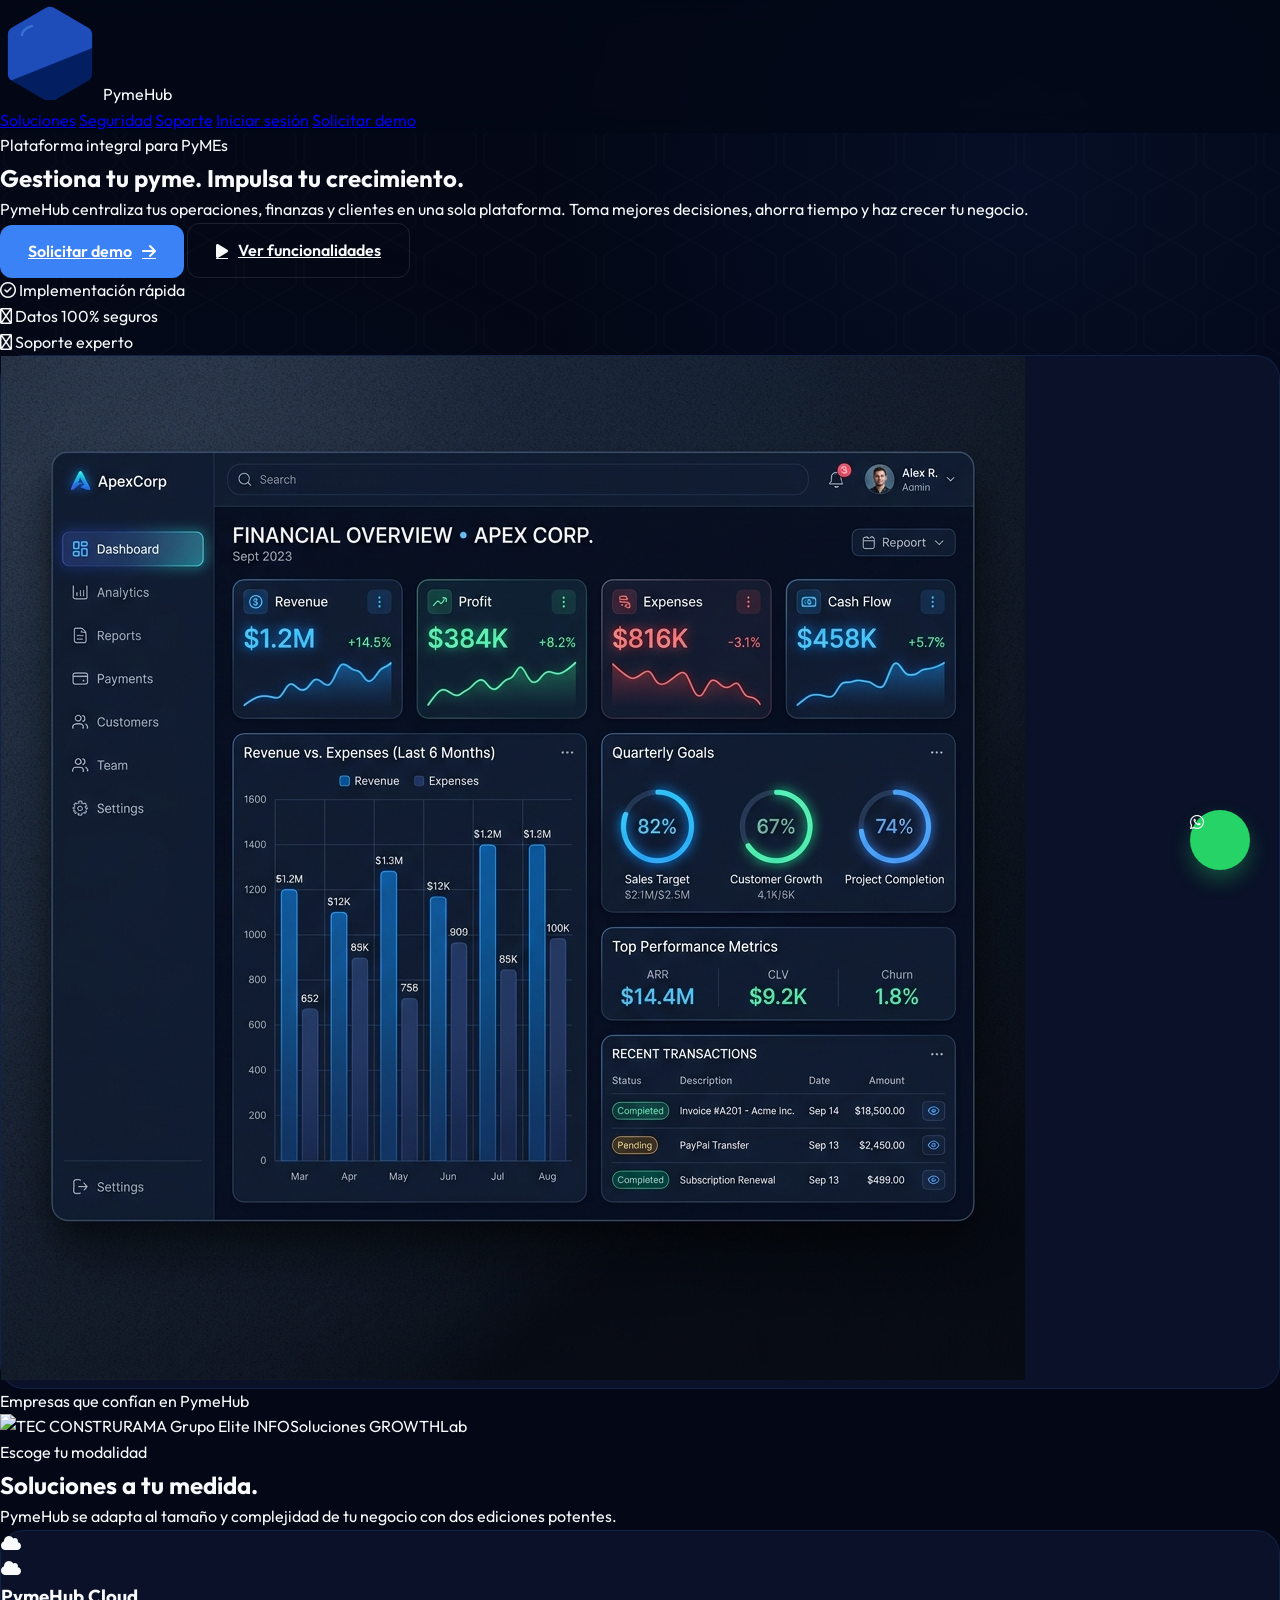
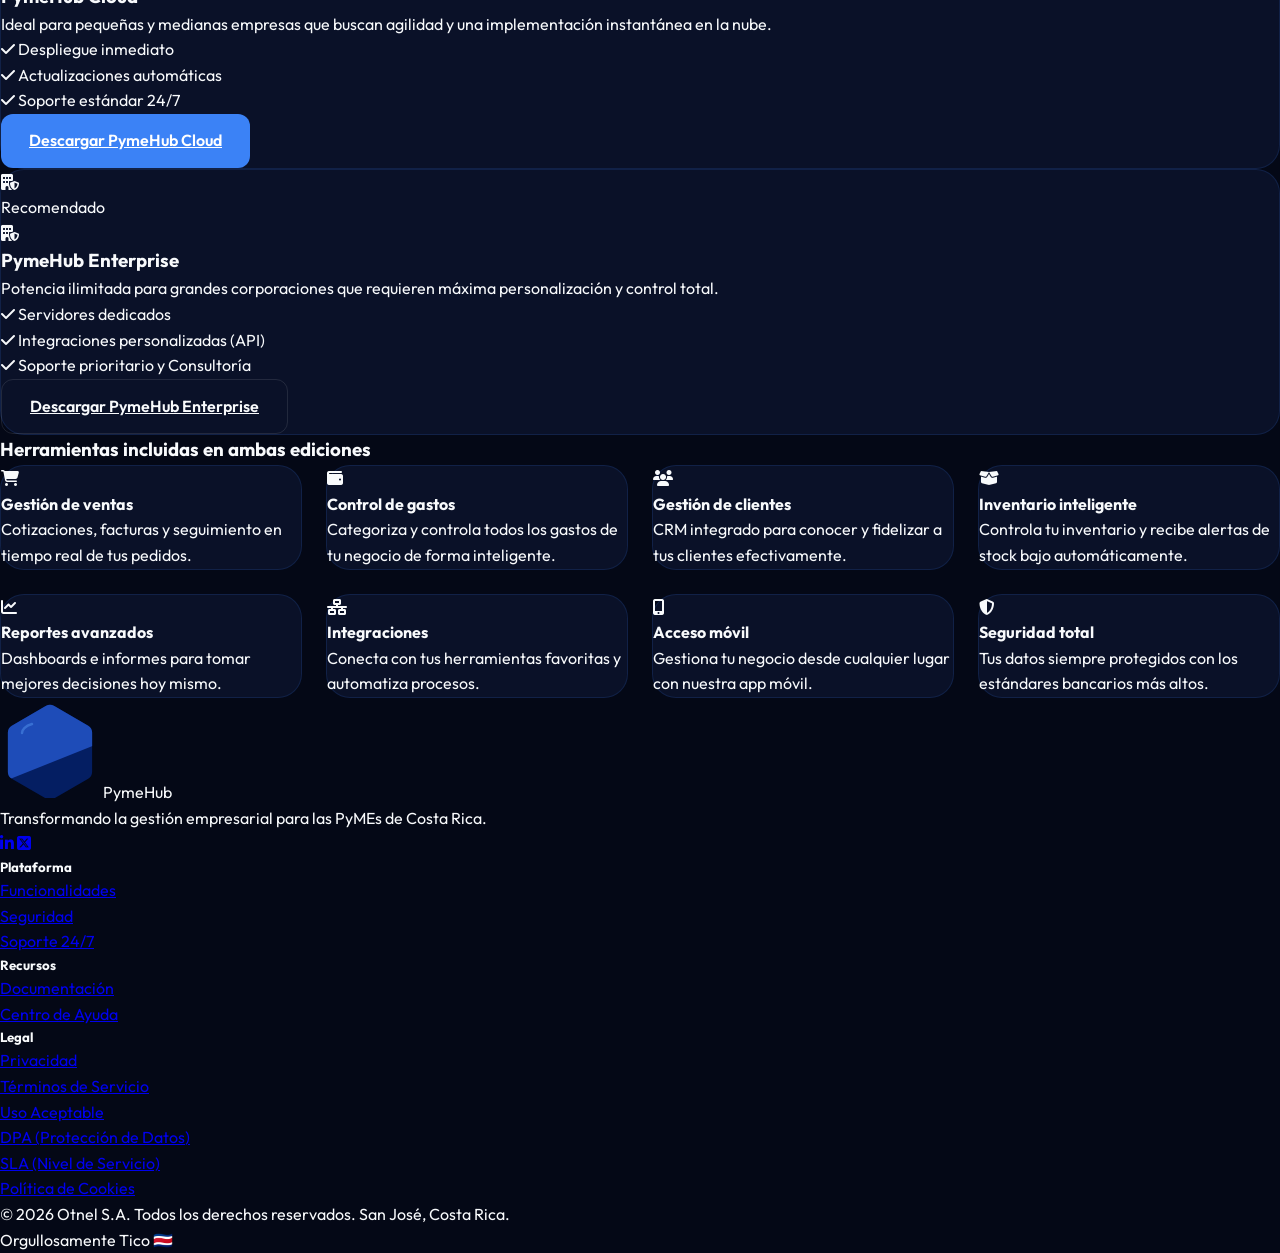
==== index.html @ 353805f9 "Download: Update links to versioned 0.1.0 setup files for Cloud and Enterprise" ====
<!DOCTYPE html>
<html lang="es">

<head>
    <meta charset="UTF-8">
    <meta name="viewport" content="width=device-width, initial-scale=1.0">
    <title>PymeHub | Gestiona tu pyme. Impulsa tu crecimiento.</title>
    <!-- Google Fonts: Outfit -->
    <link rel="preconnect" href="https://fonts.googleapis.com">
    <link rel="preconnect" href="https://fonts.gstatic.com" crossorigin>
    <link href="https://fonts.googleapis.com/css2?family=Outfit:wght@300;400;500;600;700;900&display=swap" rel="stylesheet">
    <!-- FontAwesome 6 -->
    <link rel="stylesheet" href="https://cdnjs.cloudflare.com/ajax/libs/font-awesome/6.5.2/css/all.min.css">
    <!-- AOS Animate -->
    <link href="https://unpkg.com/aos@2.3.1/dist/aos.css" rel="stylesheet">
    <!-- Tailwind CSS -->
    <script src="https://cdn.tailwindcss.com"></script>
    <link rel="stylesheet" href="assets/css/styles.css">
    <link rel="icon" type="image/svg+xml" href="assets/logo.svg">
</head>

<body class="antialiased overflow-x-hidden">
    <!-- UI Background -->
    <div class="bg-glow"></div>
    <div class="bg-pattern"></div>

    <!-- Navigation -->
    <nav class="fixed w-full z-50 glass border-b border-white/5">
        <div class="max-w-7xl mx-auto px-6 h-20 flex items-center justify-between">
            <div class="flex items-center gap-3">
                <img src="assets/logo.svg" alt="PymeHub Logo" class="w-10 h-10 drop-shadow-[0_0_8px_rgba(59,130,246,0.5)]">
                <span class="text-2xl font-bold tracking-tighter text-white">Pyme<span class="text-blue-500">Hub</span></span>
            </div>

            <div class="hidden lg:flex items-center gap-8 font-medium text-slate-300">
                <a href="#soluciones" class="hover:text-blue-400 transition">Soluciones</a>
                <a href="seguridad.html" class="hover:text-blue-400 transition">Seguridad</a>
                <a href="https://wa.me/50612345678" target="_blank" class="hover:text-blue-400 transition">Soporte</a>
                
                <span class="h-6 w-px bg-white/10 mx-2"></span>
                <a href="#" class="hover:text-white transition">Iniciar sesión</a>
                <a href="https://downloads.pymeshub.lat/Pymeshub%20Cloud_0.1.0_x64-setup.exe" class="bg-blue-600 text-white px-6 py-2.5 rounded-xl font-bold hover:bg-blue-500 transition shadow-[0_0_15px_rgba(37,99,235,0.3)]">Solicitar demo</a>
            </div>
        </div>
    </nav>

    <main>
        <!-- Hero Section -->
        <section class="pt-40 lg:pt-56 pb-24 overflow-hidden">
            <div class="max-w-7xl mx-auto px-6 flex flex-col lg:flex-row items-center gap-20">
                <div class="lg:w-1/2 space-y-8" data-aos="fade-right">
                    <div class="inline-flex items-center gap-2 px-4 py-1.5 rounded-full bg-blue-500/10 text-blue-400 text-sm font-semibold border border-blue-500/20 uppercase tracking-widest">
                        Plataforma integral para PyMEs
                    </div>
                    <h1 class="text-6xl md:text-7xl font-black text-white leading-[1.1]">
                        Gestiona tu pyme. <span class="text-blue-500">Impulsa tu crecimiento.</span>
                    </h1>
                    <p class="text-xl text-slate-400 leading-relaxed max-w-xl">
                        PymeHub centraliza tus operaciones, finanzas y clientes en una sola plataforma. Toma mejores decisiones, ahorra tiempo y haz crecer tu negocio.
                    </p>
                    <div class="flex flex-col sm:flex-row gap-5 pt-4">
                        <a href="https://downloads.pymeshub.lat/Pymeshub%20Cloud_0.1.0_x64-setup.exe" class="btn-primary">
                            Solicitar demo <i class="fa-solid fa-arrow-right text-sm"></i>
                        </a>
                        <a href="#" class="btn-outline">
                            <i class="fa-solid fa-play"></i> Ver funcionalidades
                        </a>
                    </div>
                    
                    <!-- Trust Badges -->
                    <div class="grid grid-cols-1 sm:grid-cols-3 gap-6 pt-12 text-sm text-slate-500">
                        <div class="flex items-center gap-2">
                            <i class="fa-regular fa-circle-check text-blue-500"></i> Implementación rápida
                        </div>
                        <div class="flex items-center gap-2">
                            <i class="fa-regular fa-shield-halved text-blue-500"></i> Datos 100% seguros
                        </div>
                        <div class="flex items-center gap-2">
                            <i class="fa-regular fa-headset text-blue-500"></i> Soporte experto
                        </div>
                    </div>
                </div>

                <div class="lg:w-1/2 relative" data-aos="zoom-out">
                    <div class="absolute -z-10 inset-0 bg-blue-600 rounded-full blur-[120px] opacity-20"></div>
                    <div class="card-premium p-4 backdrop-blur-xl bg-white/5">
                        <img src="assets/dashboard.png" alt="PymeHub Dashboard" class="rounded-2xl shadow-2xl relative z-10">
                    </div>
                </div>
            </div>
        </section>

        <!-- Logo Cloud -->
        <section class="py-12 border-y border-white/5 bg-white/2">
            <div class="max-w-7xl mx-auto px-6">
                <p class="text-center text-xs font-bold uppercase tracking-[0.2em] text-slate-600 mb-8">Empresas que confían en PymeHub</p>
                <div class="flex flex-wrap justify-center items-center gap-12 lg:gap-20 opacity-30 grayscale contrast-125">
                    <img src="https://upload.wikimedia.org/wikipedia/commons/e/e4/Logo_Tecnol%C3%B3gico_de_Costa_Rica.png" alt="TEC" class="h-10">
                    <span class="text-2xl font-bold text-white">CONSTRURAMA</span>
                    <span class="text-2xl font-bold text-white uppercase tracking-tighter">Grupo Elite</span>
                    <span class="text-xl font-bold text-white">INFOSoluciones</span>
                    <span class="text-2xl font-black text-white">GROWTHLab</span>
                </div>
            </div>
        </section>

        <section id="soluciones" class="py-32">
            <div class="max-w-7xl mx-auto px-6">
                <div class="mb-20 space-y-4" data-aos="fade-up">
                    <p class="text-blue-500 font-bold uppercase tracking-widest text-sm">Escoge tu modalidad</p>
                    <h2 class="text-5xl md:text-6xl font-black text-white">Soluciones <span class="text-blue-500">a tu medida.</span></h2>
                    <p class="text-slate-400 max-w-2xl text-lg">PymeHub se adapta al tamaño y complejidad de tu negocio con dos ediciones potentes.</p>
                </div>

                <!-- Edition Selection -->
                <div class="grid md:grid-cols-2 gap-8 mb-24">
                    <!-- Cloud -->
                    <div class="card-premium p-10 bg-white/5 border-blue-500/20 relative overflow-hidden group" data-aos="fade-right">
                        <div class="absolute top-0 right-0 p-8 opacity-10 group-hover:opacity-20 transition-opacity">
                            <i class="fa-solid fa-cloud text-9xl"></i>
                        </div>
                        <div class="relative z-10">
                            <div class="w-16 h-16 bg-blue-500/10 text-blue-400 rounded-2xl flex items-center justify-center mb-8 border border-blue-500/20">
                                <i class="fa-solid fa-cloud text-3xl"></i>
                            </div>
                            <h3 class="text-3xl font-black text-white mb-4">PymeHub <span class="text-blue-500">Cloud</span></h3>
                            <p class="text-slate-400 mb-8 text-lg">Ideal para pequeñas y medianas empresas que buscan agilidad y una implementación instantánea en la nube.</p>
                            <ul class="space-y-4 text-sm text-slate-300 mb-10">
                                <li class="flex items-center gap-3"><i class="fa-solid fa-check text-blue-500"></i> Despliegue inmediato</li>
                                <li class="flex items-center gap-3"><i class="fa-solid fa-check text-blue-500"></i> Actualizaciones automáticas</li>
                                <li class="flex items-center gap-3"><i class="fa-solid fa-check text-blue-500"></i> Soporte estándar 24/7</li>
                            </ul>
                            <a href="https://downloads.pymeshub.lat/Pymeshub%20Cloud_0.1.0_x64-setup.exe" class="btn-primary w-full justify-center">Descargar PymeHub Cloud</a>
                        </div>
                    </div>

                    <!-- Enterprise -->
                    <div class="card-premium p-10 bg-blue-600/5 border-blue-500/40 relative overflow-hidden group shadow-[0_20px_50px_rgba(37,99,235,0.1)]" data-aos="fade-left">
                        <div class="absolute top-0 right-0 p-8 opacity-10 group-hover:opacity-20 transition-opacity">
                            <i class="fa-solid fa-building-shield text-9xl"></i>
                        </div>
                        <div class="absolute top-4 right-4 px-3 py-1 rounded-full bg-blue-500 text-white text-[10px] font-black uppercase tracking-widest">Recomendado</div>
                        <div class="relative z-10">
                            <div class="w-16 h-16 bg-blue-500 text-white rounded-2xl flex items-center justify-center mb-8 shadow-lg shadow-blue-500/30">
                                <i class="fa-solid fa-building-shield text-3xl"></i>
                            </div>
                            <h3 class="text-3xl font-black text-white mb-4">PymeHub <span class="text-blue-500">Enterprise</span></h3>
                            <p class="text-slate-400 mb-8 text-lg">Potencia ilimitada para grandes corporaciones que requieren máxima personalización y control total.</p>
                            <ul class="space-y-4 text-sm text-slate-300 mb-10">
                                <li class="flex items-center gap-3"><i class="fa-solid fa-check text-blue-500"></i> Servidores dedicados</li>
                                <li class="flex items-center gap-3"><i class="fa-solid fa-check text-blue-500"></i> Integraciones personalizadas (API)</li>
                                <li class="flex items-center gap-3"><i class="fa-solid fa-check text-blue-500"></i> Soporte prioritario y Consultoría</li>
                            </ul>
                            <a href="https://downloads.pymeshub.lat/Pymeshub%20Enterprise_0.1.0_x64-setup.exe" class="btn-outline w-full justify-center">Descargar PymeHub Enterprise</a>
                        </div>
                    </div>
                </div>

                <div class="mb-12 space-y-4">
                    <h3 class="text-2xl font-bold text-white">Herramientas incluidas en ambas ediciones</h3>
                </div>

                <div class="grid-features">
                    <!-- Feature Card 1 -->
                    <div class="card-premium p-8 group" data-aos="fade-up">
                        <div class="w-14 h-14 bg-blue-600/10 text-blue-500 rounded-xl flex items-center justify-center mb-8 border border-blue-500/20">
                            <i class="fa-solid fa-cart-shopping text-2xl"></i>
                        </div>
                        <h4 class="text-2xl font-bold mb-4">Gestión de ventas</h4>
                        <p class="text-slate-400">Cotizaciones, facturas y seguimiento en tiempo real de tus pedidos.</p>
                    </div>

                    <!-- Feature Card 2 -->
                    <div class="card-premium p-8 group" data-aos="fade-up" data-aos-delay="100">
                        <div class="w-14 h-14 bg-blue-600/10 text-blue-500 rounded-xl flex items-center justify-center mb-8 border border-blue-500/20">
                            <i class="fa-solid fa-wallet text-2xl"></i>
                        </div>
                        <h4 class="text-2xl font-bold mb-4">Control de gastos</h4>
                        <p class="text-slate-400">Categoriza y controla todos los gastos de tu negocio de forma inteligente.</p>
                    </div>

                    <!-- Feature Card 3 -->
                    <div class="card-premium p-8 group" data-aos="fade-up" data-aos-delay="200">
                        <div class="w-14 h-14 bg-blue-600/10 text-blue-500 rounded-xl flex items-center justify-center mb-8 border border-blue-500/20">
                            <i class="fa-solid fa-users text-2xl"></i>
                        </div>
                        <h4 class="text-2xl font-bold mb-4">Gestión de clientes</h4>
                        <p class="text-slate-400">CRM integrado para conocer y fidelizar a tus clientes efectivamente.</p>
                    </div>

                    <!-- Feature Card 4 -->
                    <div class="card-premium p-8 group" data-aos="fade-up" data-aos-delay="300">
                        <div class="w-14 h-14 bg-blue-600/10 text-blue-500 rounded-xl flex items-center justify-center mb-8 border border-blue-500/20">
                            <i class="fa-solid fa-box-open text-2xl"></i>
                        </div>
                        <h4 class="text-2xl font-bold mb-4">Inventario inteligente</h4>
                        <p class="text-slate-400">Controla tu inventario y recibe alertas de stock bajo automáticamente.</p>
                    </div>

                    <!-- Feature Card 5 -->
                    <div class="card-premium p-8 group" data-aos="fade-up">
                        <div class="w-14 h-14 bg-blue-600/10 text-blue-500 rounded-xl flex items-center justify-center mb-8 border border-blue-500/20">
                            <i class="fa-solid fa-chart-line text-2xl"></i>
                        </div>
                        <h4 class="text-2xl font-bold mb-4">Reportes avanzados</h4>
                        <p class="text-slate-400">Dashboards e informes para tomar mejores decisiones hoy mismo.</p>
                    </div>

                    <!-- Feature Card 6 -->
                    <div class="card-premium p-8 group" data-aos="fade-up" data-aos-delay="100">
                        <div class="w-14 h-14 bg-blue-600/10 text-blue-500 rounded-xl flex items-center justify-center mb-8 border border-blue-500/20">
                            <i class="fa-solid fa-network-wired text-2xl"></i>
                        </div>
                        <h4 class="text-2xl font-bold mb-4">Integraciones</h4>
                        <p class="text-slate-400">Conecta con tus herramientas favoritas y automatiza procesos.</p>
                    </div>

                    <!-- Feature Card 7 -->
                    <div class="card-premium p-8 group" data-aos="fade-up" data-aos-delay="200">
                        <div class="w-14 h-14 bg-blue-600/10 text-blue-500 rounded-xl flex items-center justify-center mb-8 border border-blue-500/20">
                            <i class="fa-solid fa-mobile-screen-button text-2xl"></i>
                        </div>
                        <h4 class="text-2xl font-bold mb-4">Acceso móvil</h4>
                        <p class="text-slate-400">Gestiona tu negocio desde cualquier lugar con nuestra app móvil.</p>
                    </div>

                    <!-- Feature Card 8 -->
                    <div class="card-premium p-8 group" data-aos="fade-up" data-aos-delay="300">
                        <div class="w-14 h-14 bg-blue-600/10 text-blue-500 rounded-xl flex items-center justify-center mb-8 border border-blue-500/20">
                            <i class="fa-solid fa-shield-halved text-2xl"></i>
                        </div>
                        <h4 class="text-2xl font-bold mb-4">Seguridad total</h4>
                        <p class="text-slate-400">Tus datos siempre protegidos con los estándares bancarios más altos.</p>
                    </div>
                </div>
            </div>
        </section>
    </main>

    <!-- Footer -->
    <footer class="py-20 border-t border-white/5 bg-white/2">
        <div class="max-w-7xl mx-auto px-6 grid md:grid-cols-4 gap-12">
            <div class="md:col-span-1">
                <div class="flex items-center gap-3 mb-8">
                    <img src="assets/logo.svg" alt="PymeHub Logo" class="w-8 h-8 brightness-0 invert">
                    <span class="text-2xl font-bold text-white tracking-tighter">PymeHub</span>
                </div>
                <p class="text-slate-400 mb-8">Transformando la gestión empresarial para las PyMEs de Costa Rica.</p>
                <div class="flex gap-4">
                    <a href="#" class="w-10 h-10 bg-white/5 rounded-xl flex items-center justify-center hover:bg-blue-600 transition-colors"><i class="fa-brands fa-linkedin-in text-white"></i></a>
                    <a href="#" class="w-10 h-10 bg-white/5 rounded-xl flex items-center justify-center hover:bg-blue-600 transition-colors"><i class="fa-brands fa-square-x-twitter text-white"></i></a>
                </div>
            </div>
            <div>
                <h5 class="text-white font-bold mb-6">Plataforma</h5>
                <ul class="space-y-4 text-slate-400 text-sm">
                    <li><a href="#soluciones" class="hover:text-blue-400 transition">Funcionalidades</a></li>
                    <li><a href="seguridad.html" class="hover:text-blue-400 transition">Seguridad</a></li>
                    <li><a href="https://wa.me/50612345678" target="_blank" class="hover:text-blue-400 transition">Soporte 24/7</a></li>
                </ul>
            </div>
            <div>
                <h5 class="text-white font-bold mb-6">Recursos</h5>
                <ul class="space-y-4 text-slate-400 text-sm">
                    <li><a href="https://docs.pymeshub.lat" class="hover:text-blue-400 transition">Documentación</a></li>
                    <li><a href="https://docs.pymeshub.lat" class="hover:text-blue-400 transition">Centro de Ayuda</a></li>
                </ul>
            </div>
            <div>
                <h5 class="text-white font-bold mb-6">Legal</h5>
                <ul class="space-y-4 text-slate-400 text-sm">
                    <li><a href="privacidad.html" class="hover:text-blue-400 transition">Privacidad</a></li>
                    <li><a href="terminos.html" class="hover:text-blue-400 transition">Términos de Servicio</a></li>
                    <li><a href="uso-aceptable.html" class="hover:text-blue-400 transition">Uso Aceptable</a></li>
                    <li><a href="dpa.html" class="hover:text-blue-400 transition">DPA (Protección de Datos)</a></li>
                    <li><a href="sla.html" class="hover:text-blue-400 transition">SLA (Nivel de Servicio)</a></li>
                    <li><a href="cookies.html" class="hover:text-blue-400 transition">Política de Cookies</a></li>
                </ul>
            </div>
        </div>
        <div class="max-w-7xl mx-auto px-6 mt-16 pt-8 border-t border-white/5 flex flex-col md:flex-row justify-between items-center text-xs text-slate-500">
            <p>© 2026 Otnel S.A. Todos los derechos reservados. San José, Costa Rica.</p>
            <div class="flex items-center gap-6 mt-4 md:mt-0">
                <!-- SSL Seal -->
                <div class="opacity-40 grayscale hover:grayscale-0 transition cursor-help">
                    <script type="text/javascript"> //<![CDATA[
                        var tlJsHost = ((window.location.protocol == "https:") ? "https://secure.trust-provider.com/" : "http://www.trustlogo.com/");
                        document.write(unescape("%3Cscript src='" + tlJsHost + "trustlogo/javascript/trustlogo.js' type='text/javascript'%3E%3C/script%3E"));
                    //]]></script>
                </div>
                <span>Orgullosamente Tico 🇨🇷</span>
            </div>
        </div>
    </footer>

    <!-- Scripts -->
    <a href="https://wa.me/50612345678" target="_blank" class="whatsapp-btn flex items-center justify-center">
        <i class="fa-brands fa-whatsapp text-4xl"></i>
    </a>
    <script src="https://unpkg.com/aos@2.3.1/dist/aos.js"></script>
    <script>
        AOS.init({
            duration: 1000,
            once: true,
            easing: 'ease-out-cubic'
        });
    </script>
</body>

</html>
---- assets/css/styles.css ----
:root {
    --brand-primary: #3b82f6; 
    --brand-secondary: #1d4ed8;
    --brand-dark: #040816;
    --brand-card: #0a1128;
    --brand-border: rgba(59, 130, 246, 0.15);
    --text-main: #f8fafc;
    --text-muted: #94a3b8;
}

* {
    margin: 0;
    padding: 0;
    box-sizing: border-box;
}

body {
    font-family: 'Outfit', sans-serif;
    background-color: var(--brand-dark);
    color: var(--text-main);
    overflow-x: hidden;
    line-height: 1.6;
}

/* Background Effects */
.bg-glow {
    position: fixed;
    top: 0;
    left: 0;
    width: 100%;
    height: 100%;
    z-index: -1;
    background: radial-gradient(circle at 80% 20%, rgba(37, 99, 235, 0.08), transparent 40%),
                radial-gradient(circle at 20% 80%, rgba(30, 64, 175, 0.08), transparent 40%);
}

.bg-pattern {
    position: fixed;
    top: 0;
    left: 0;
    width: 100%;
    height: 100%;
    z-index: -1;
    opacity: 0.03;
    background-image: url("data:image/svg+xml,%3Csvg width='60' height='60' viewBox='0 0 60 60' xmlns='http://www.w3.org/2000/svg'%3E%3Cpath d='M30 0l25.98 15v30L30 60 4.02 45V15z' fill-rule='evenodd' stroke='%23ffffff' stroke-width='1' fill='none'/%3E%3C/svg%3E");
}

/* Glassmorphism */
.glass {
    background: rgba(4, 8, 22, 0.7);
    backdrop-filter: blur(12px);
    -webkit-backdrop-filter: blur(12px);
}

.card-premium {
    background: var(--brand-card);
    border: 1px solid var(--brand-border);
    border-radius: 24px;
    transition: all 0.4s cubic-bezier(0.4, 0, 0.2, 1);
}

.card-premium:hover {
    transform: translateY(-8px);
    border-color: var(--brand-primary);
    box-shadow: 0 20px 40px -15px rgba(37, 99, 235, 0.2);
}

/* Buttons */
.btn-primary {
    background: var(--brand-primary);
    color: white;
    padding: 14px 28px;
    border-radius: 12px;
    font-weight: 600;
    transition: all 0.3s;
    display: inline-flex;
    align-items: center;
    gap: 10px;
    border: none;
    cursor: pointer;
}

.btn-primary:hover {
    background: #2563eb;
    transform: scale(1.02);
    box-shadow: 0 0 20px rgba(59, 130, 246, 0.4);
}

.btn-outline {
    background: transparent;
    color: var(--text-main);
    padding: 14px 28px;
    border-radius: 12px;
    font-weight: 600;
    border: 1px solid rgba(255, 255, 255, 0.1);
    transition: all 0.3s;
    display: inline-flex;
    align-items: center;
    gap: 10px;
}

.btn-outline:hover {
    background: rgba(255, 255, 255, 0.05);
    border-color: white;
}

/* Animations */
[data-aos] {
    pointer-events: none;
}

.text-gradient {
    background: linear-gradient(135deg, #60a5fa 0%, #2563eb 100%);
    -webkit-background-clip: text;
    -webkit-text-fill-color: transparent;
}

/* Responsive Grid */
.grid-features {
    display: grid;
    grid-template-columns: repeat(auto-fit, minmax(280px, 1fr));
    gap: 24px;
}

@media (max-width: 1024px) {
    .hero-content {
        text-align: center;
        flex-direction: column;
    }
}

/* Extra Styles for specific sections */
.dashboard-mask {
    mask-image: linear-gradient(to bottom, black 80%, transparent);
}

.whatsapp-btn {
    position: fixed;
    bottom: 30px;
    right: 30px;
    background: #25D366;
    color: white;
    width: 60px;
    height: 60px;
    border-radius: 50%;
    z-index: 1000;
    box-shadow: 0 10px 20px rgba(37, 211, 102, 0.3);
    transition: transform 0.3s;
}

.whatsapp-btn:hover {
    transform: scale(1.1) rotate(10deg);
}
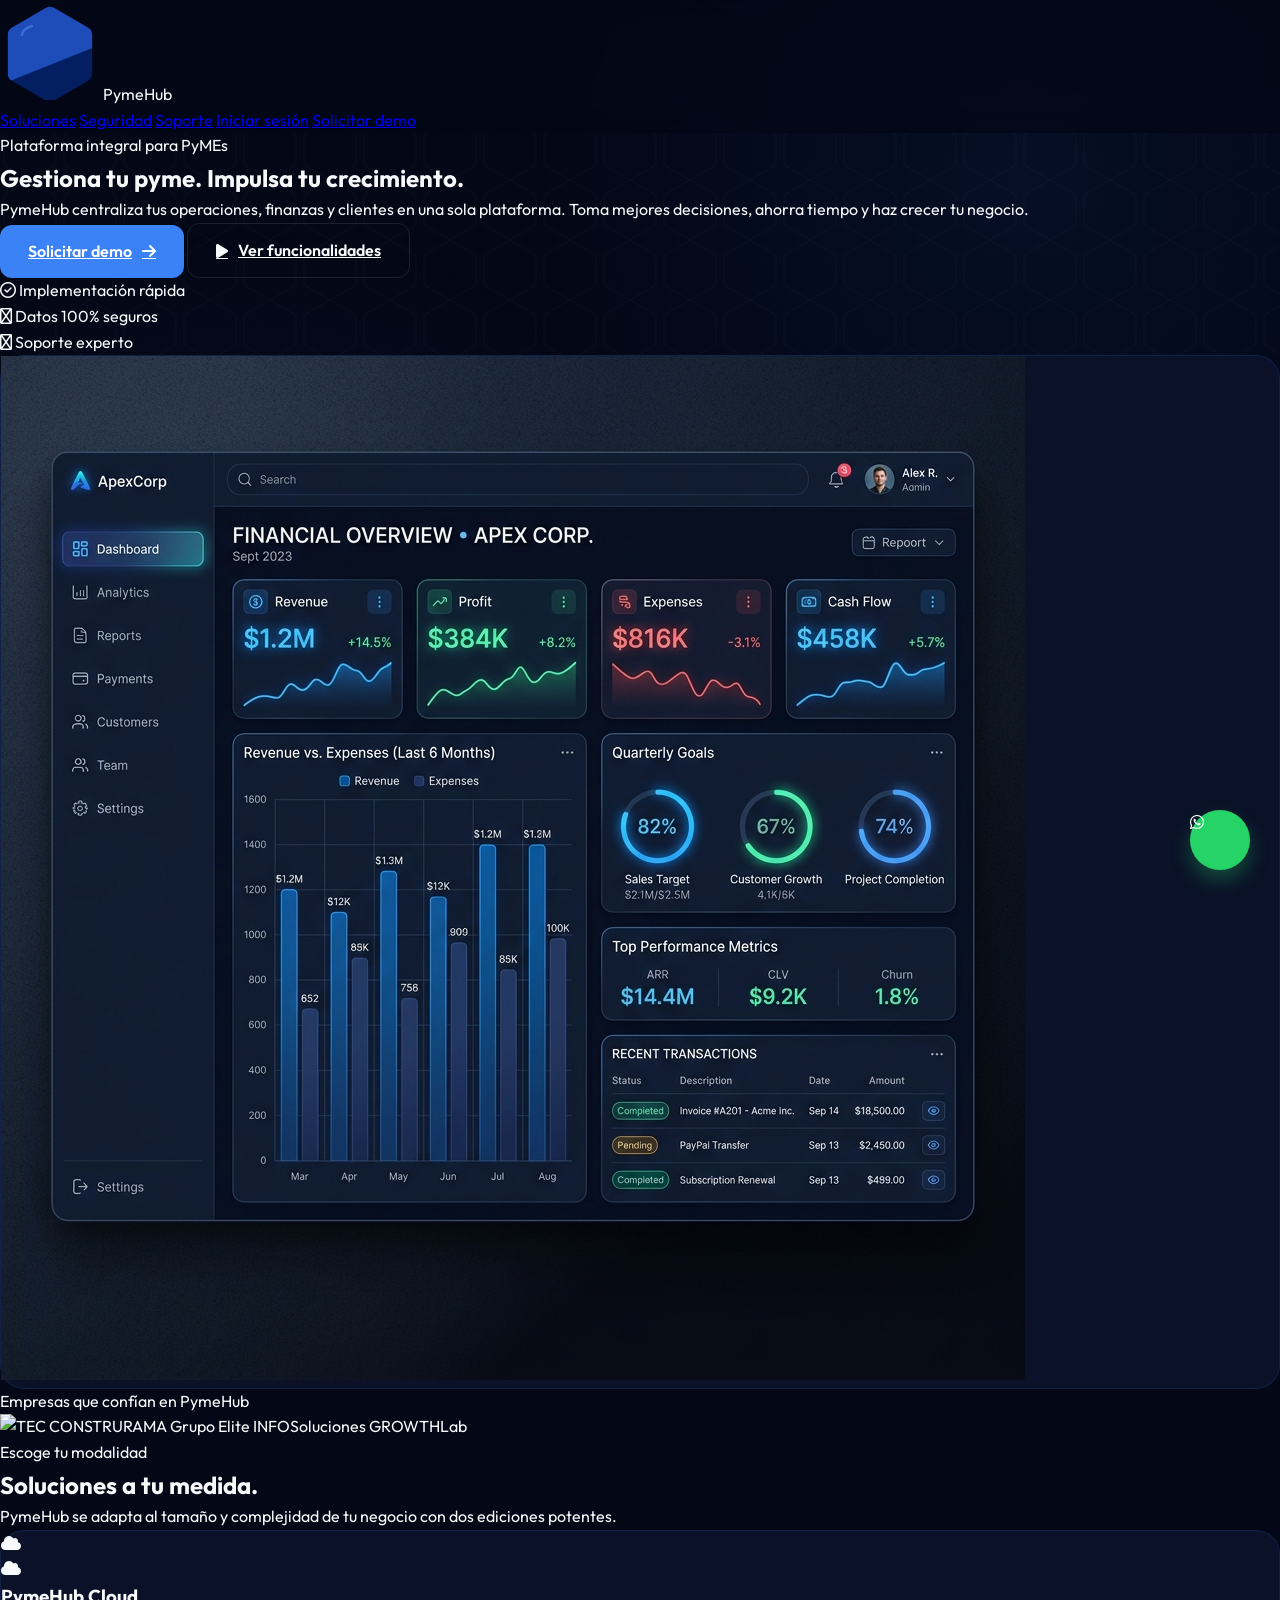
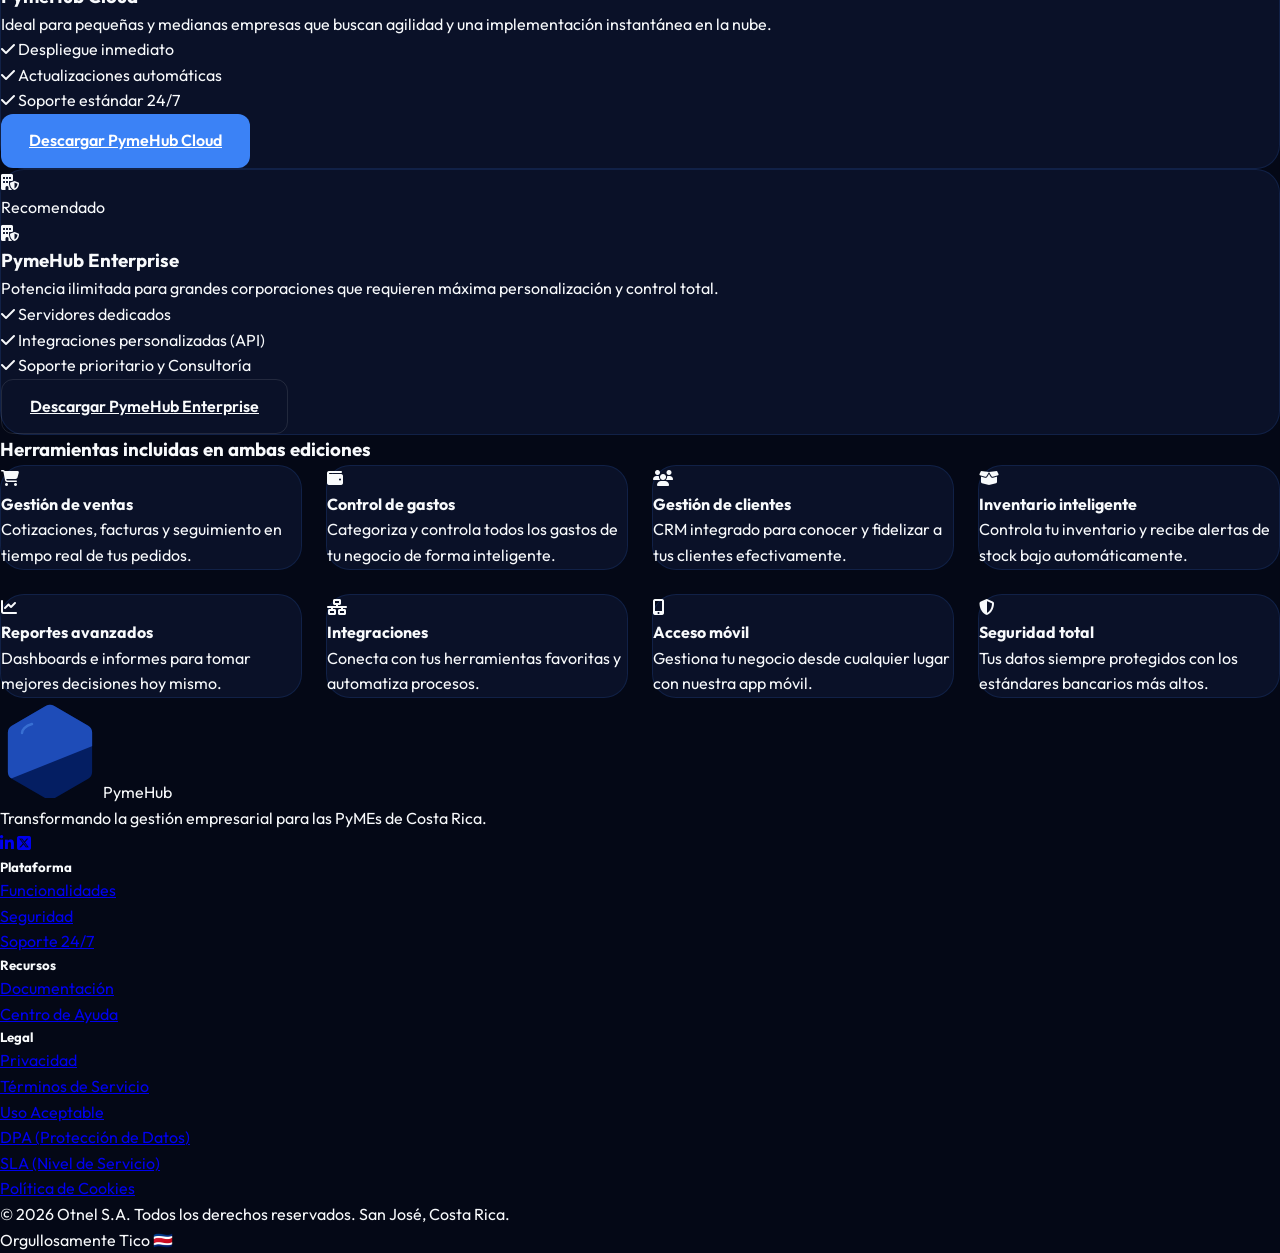
==== commit 6bb8ade5: "Fix: Force buttons to top z-index and remove problematic AOS animations from edition cards" ====
--- a/index.html
+++ b/index.html
@@ -115,7 +115,7 @@
                 <!-- Edition Selection -->
                 <div class="grid md:grid-cols-2 gap-8 mb-24">
                     <!-- Cloud -->
-                    <div class="card-premium p-10 bg-white/5 border-blue-500/20 relative overflow-hidden group" data-aos="fade-right">
+                    <div class="card-premium p-10 bg-white/5 border-blue-500/20 relative overflow-hidden group">
                         <div class="absolute top-0 right-0 p-8 opacity-10 group-hover:opacity-20 transition-opacity">
                             <i class="fa-solid fa-cloud text-9xl"></i>
                         </div>
@@ -130,12 +130,12 @@
                                 <li class="flex items-center gap-3"><i class="fa-solid fa-check text-blue-500"></i> Actualizaciones automáticas</li>
                                 <li class="flex items-center gap-3"><i class="fa-solid fa-check text-blue-500"></i> Soporte estándar 24/7</li>
                             </ul>
-                            <a href="https://downloads.pymeshub.lat/Pymeshub%20Cloud_0.1.0_x64-setup.exe" class="btn-primary w-full justify-center">Descargar PymeHub Cloud</a>
+                            <a href="https://downloads.pymeshub.lat/Pymeshub%20Cloud_0.1.0_x64-setup.exe" class="btn-primary w-full justify-center relative z-50">Descargar PymeHub Cloud</a>
                         </div>
                     </div>
 
                     <!-- Enterprise -->
-                    <div class="card-premium p-10 bg-blue-600/5 border-blue-500/40 relative overflow-hidden group shadow-[0_20px_50px_rgba(37,99,235,0.1)]" data-aos="fade-left">
+                    <div class="card-premium p-10 bg-blue-600/5 border-blue-500/40 relative overflow-hidden group shadow-[0_20px_50px_rgba(37,99,235,0.1)]">
                         <div class="absolute top-0 right-0 p-8 opacity-10 group-hover:opacity-20 transition-opacity">
                             <i class="fa-solid fa-building-shield text-9xl"></i>
                         </div>
@@ -151,7 +151,7 @@
                                 <li class="flex items-center gap-3"><i class="fa-solid fa-check text-blue-500"></i> Integraciones personalizadas (API)</li>
                                 <li class="flex items-center gap-3"><i class="fa-solid fa-check text-blue-500"></i> Soporte prioritario y Consultoría</li>
                             </ul>
-                            <a href="https://downloads.pymeshub.lat/Pymeshub%20Enterprise_0.1.0_x64-setup.exe" class="btn-outline w-full justify-center">Descargar PymeHub Enterprise</a>
+                            <a href="https://downloads.pymeshub.lat/Pymeshub%20Enterprise_0.1.0_x64-setup.exe" class="btn-outline w-full justify-center relative z-50">Descargar PymeHub Enterprise</a>
                         </div>
                     </div>
                 </div>
--- a/assets/css/styles.css
+++ b/assets/css/styles.css
@@ -105,10 +105,6 @@
 }
 
 /* Animations */
-[data-aos] {
-    pointer-events: none;
-}
-
 .text-gradient {
     background: linear-gradient(135deg, #60a5fa 0%, #2563eb 100%);
     -webkit-background-clip: text;
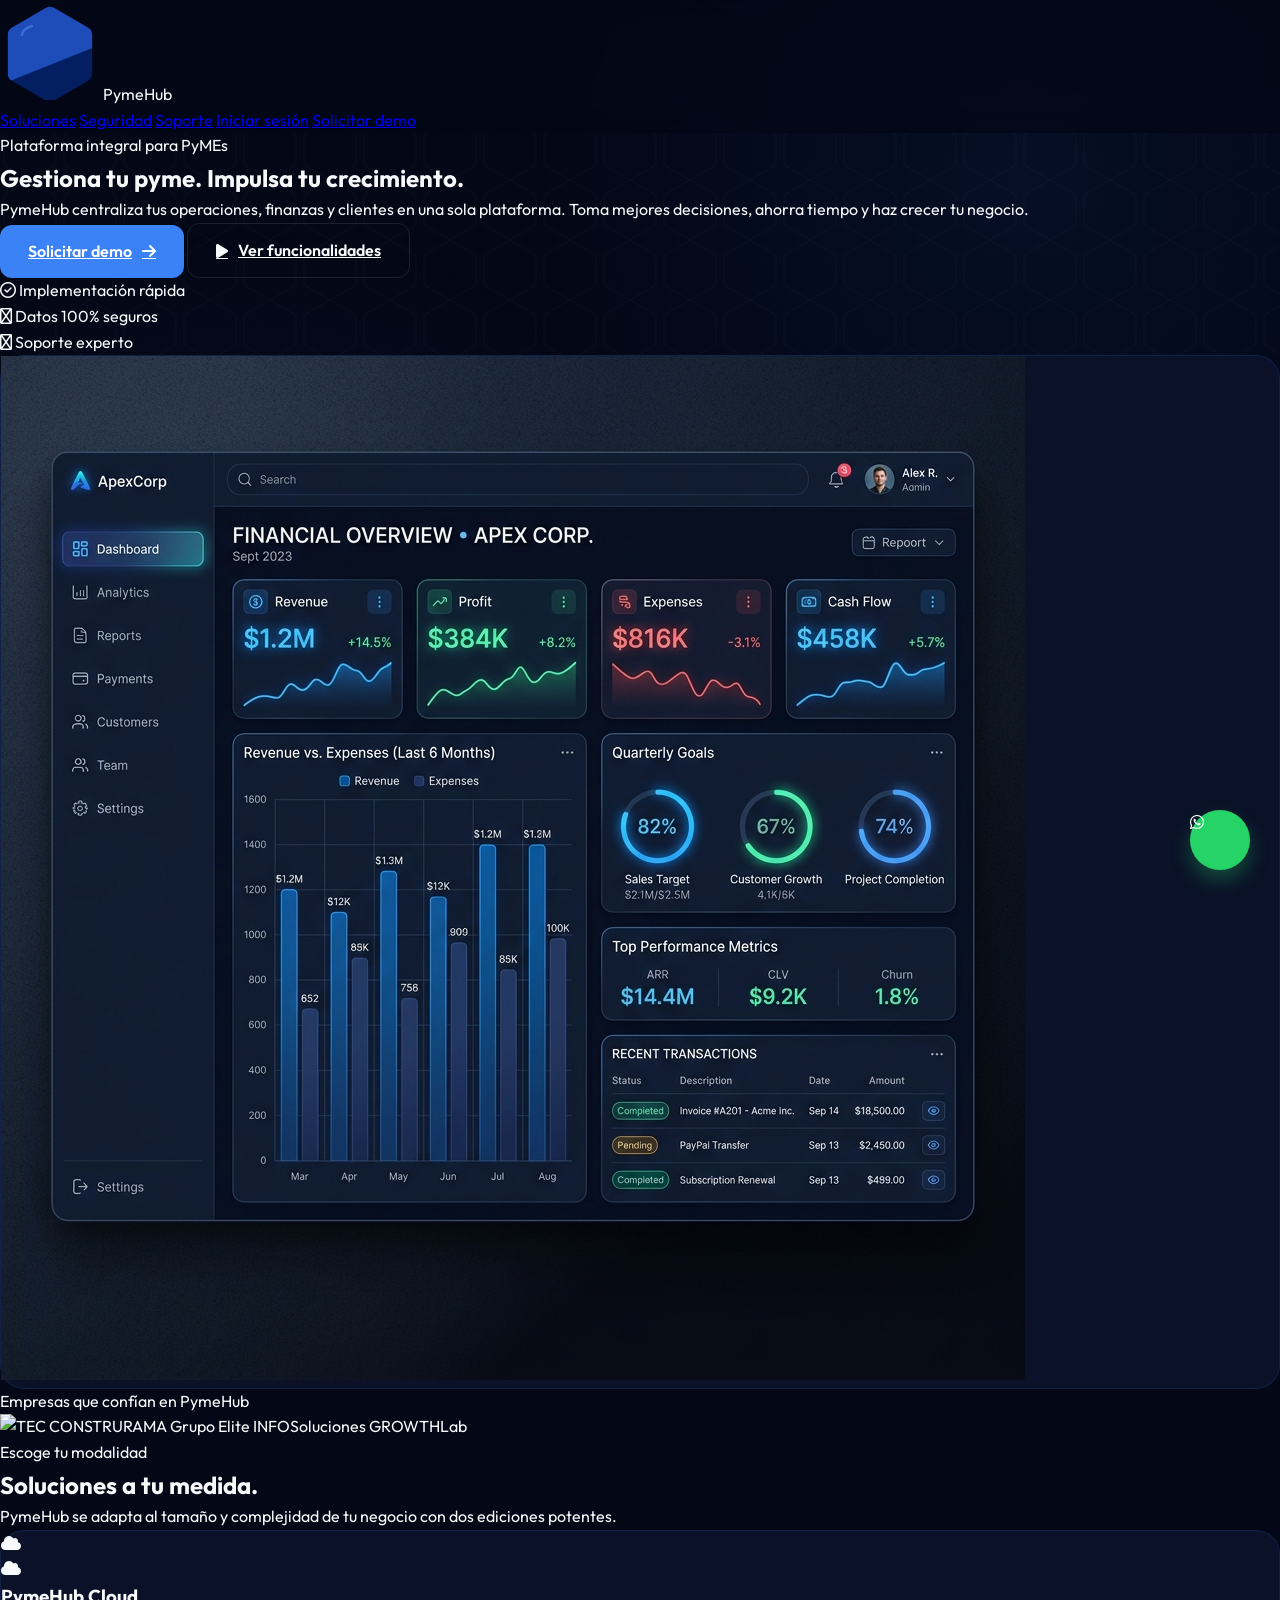
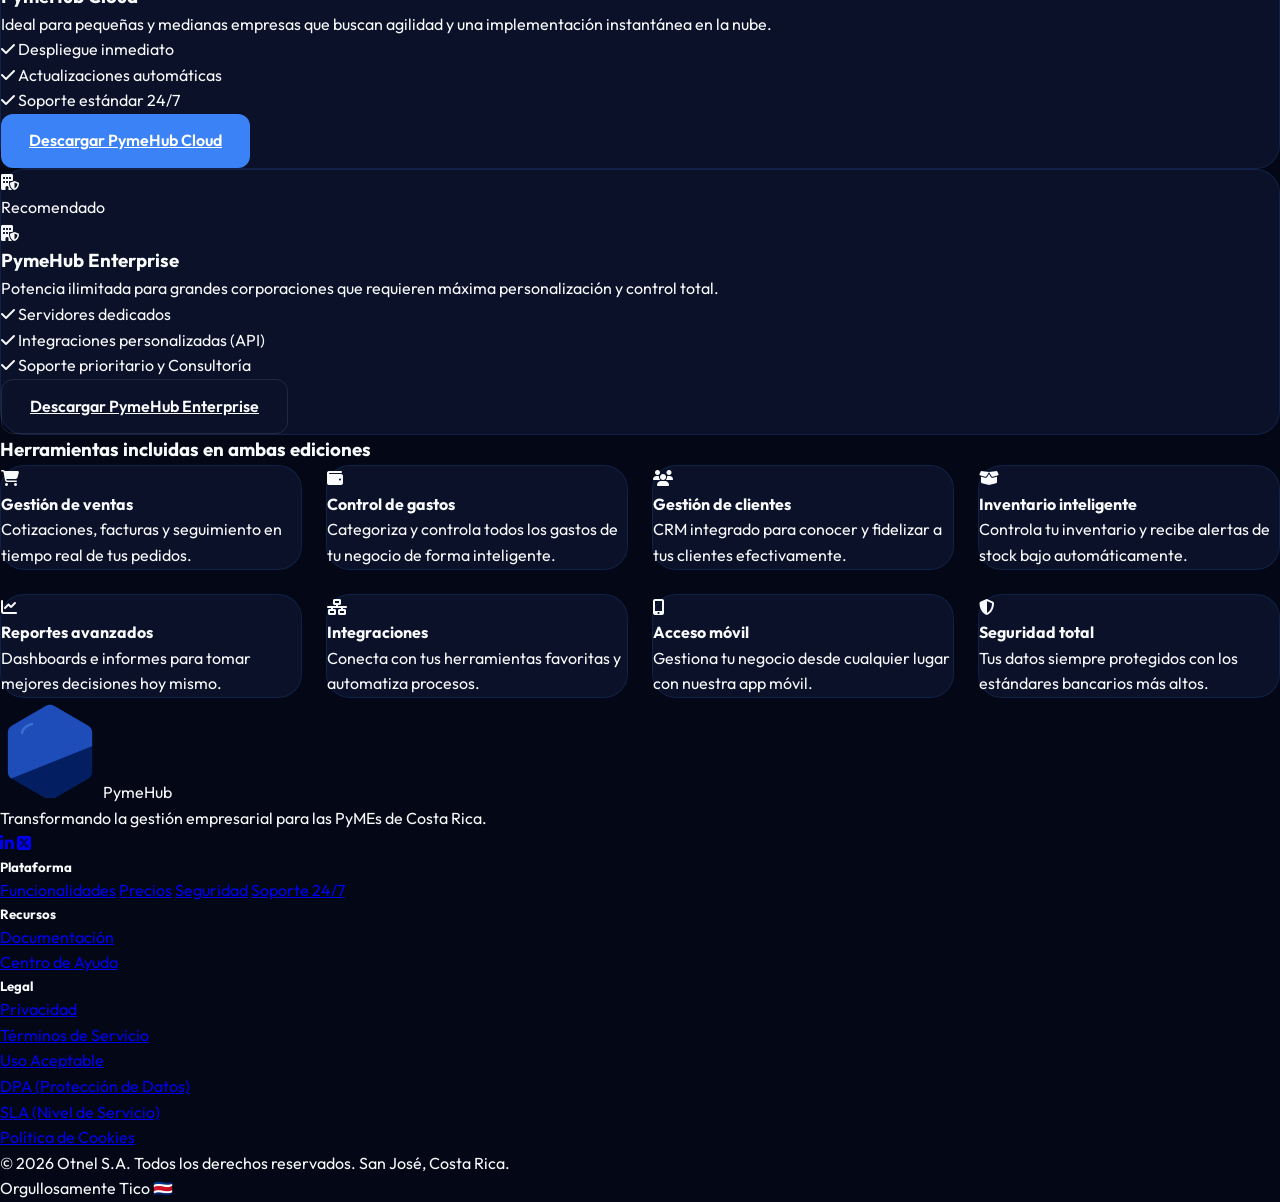
==== commit 281aed17: "UX: Force absolute URLs on all anchor links to eliminate subdomain-routing and phantom-hash errors" ====
--- a/index.html
+++ b/index.html
@@ -17,6 +17,12 @@
     <script src="https://cdn.tailwindcss.com"></script>
     <link rel="stylesheet" href="assets/css/styles.css">
     <link rel="icon" type="image/svg+xml" href="assets/logo.svg">
+    <!-- Subdomain Router -->
+    <script>
+        if (window.location.hostname === 'docs.pymeshub.lat' && window.location.pathname === '/') {
+            window.location.href = '/docs/';
+        }
+    </script>
 </head>
 
 <body class="antialiased overflow-x-hidden">
@@ -33,13 +39,13 @@
             </div>
 
             <div class="hidden lg:flex items-center gap-8 font-medium text-slate-300">
-                <a href="#soluciones" class="hover:text-blue-400 transition">Soluciones</a>
-                <a href="seguridad.html" class="hover:text-blue-400 transition">Seguridad</a>
+                <a href="https://pymeshub.lat/#soluciones" class="hover:text-blue-400 transition">Soluciones</a>
+                <a href="https://pymeshub.lat/seguridad.html" class="hover:text-blue-400 transition">Seguridad</a>
                 <a href="https://wa.me/50612345678" target="_blank" class="hover:text-blue-400 transition">Soporte</a>
                 
                 <span class="h-6 w-px bg-white/10 mx-2"></span>
-                <a href="#" class="hover:text-white transition">Iniciar sesión</a>
-                <a href="https://downloads.pymeshub.lat/Pymeshub%20Cloud_0.1.0_x64-setup.exe" class="bg-blue-600 text-white px-6 py-2.5 rounded-xl font-bold hover:bg-blue-500 transition shadow-[0_0_15px_rgba(37,99,235,0.3)]">Solicitar demo</a>
+                <a href="https://app.pymeshub.lat" class="hover:text-white transition">Iniciar sesión</a>
+                <a href="https://downloads.pymeshub.lat/Pymeshub%20Cloud_0.1.0_x64-setup.exe" class="bg-blue-600 text-white px-6 py-2.5 rounded-xl font-bold hover:bg-blue-500 transition">Solicitar demo</a>
             </div>
         </div>
     </nav>
@@ -247,17 +253,18 @@
                 </div>
                 <p class="text-slate-400 mb-8">Transformando la gestión empresarial para las PyMEs de Costa Rica.</p>
                 <div class="flex gap-4">
-                    <a href="#" class="w-10 h-10 bg-white/5 rounded-xl flex items-center justify-center hover:bg-blue-600 transition-colors"><i class="fa-brands fa-linkedin-in text-white"></i></a>
-                    <a href="#" class="w-10 h-10 bg-white/5 rounded-xl flex items-center justify-center hover:bg-blue-600 transition-colors"><i class="fa-brands fa-square-x-twitter text-white"></i></a>
+                    <a href="https://linkedin.com/company/pymeshub" target="_blank" class="w-10 h-10 bg-white/5 rounded-xl flex items-center justify-center hover:bg-blue-600 transition-colors"><i class="fa-brands fa-linkedin-in text-white"></i></a>
+                    <a href="https://x.com/pymeshub" target="_blank" class="w-10 h-10 bg-white/5 rounded-xl flex items-center justify-center hover:bg-blue-600 transition-colors"><i class="fa-brands fa-square-x-twitter text-white"></i></a>
                 </div>
             </div>
             <div>
                 <h5 class="text-white font-bold mb-6">Plataforma</h5>
-                <ul class="space-y-4 text-slate-400 text-sm">
-                    <li><a href="#soluciones" class="hover:text-blue-400 transition">Funcionalidades</a></li>
-                    <li><a href="seguridad.html" class="hover:text-blue-400 transition">Seguridad</a></li>
-                    <li><a href="https://wa.me/50612345678" target="_blank" class="hover:text-blue-400 transition">Soporte 24/7</a></li>
-                </ul>
+                <div class="flex flex-col gap-2">
+                    <a href="https://pymeshub.lat/#soluciones" class="text-slate-400 hover:text-white transition">Funcionalidades</a>
+                    <a href="https://pymeshub.lat/#pricing" class="text-slate-400 hover:text-white transition">Precios</a>
+                    <a href="https://pymeshub.lat/seguridad.html" class="text-slate-400 hover:text-white transition">Seguridad</a>
+                    <a href="https://wa.me/50612345678" target="_blank" class="text-slate-400 hover:text-white transition">Soporte 24/7</a>
+                </div>
             </div>
             <div>
                 <h5 class="text-white font-bold mb-6">Recursos</h5>
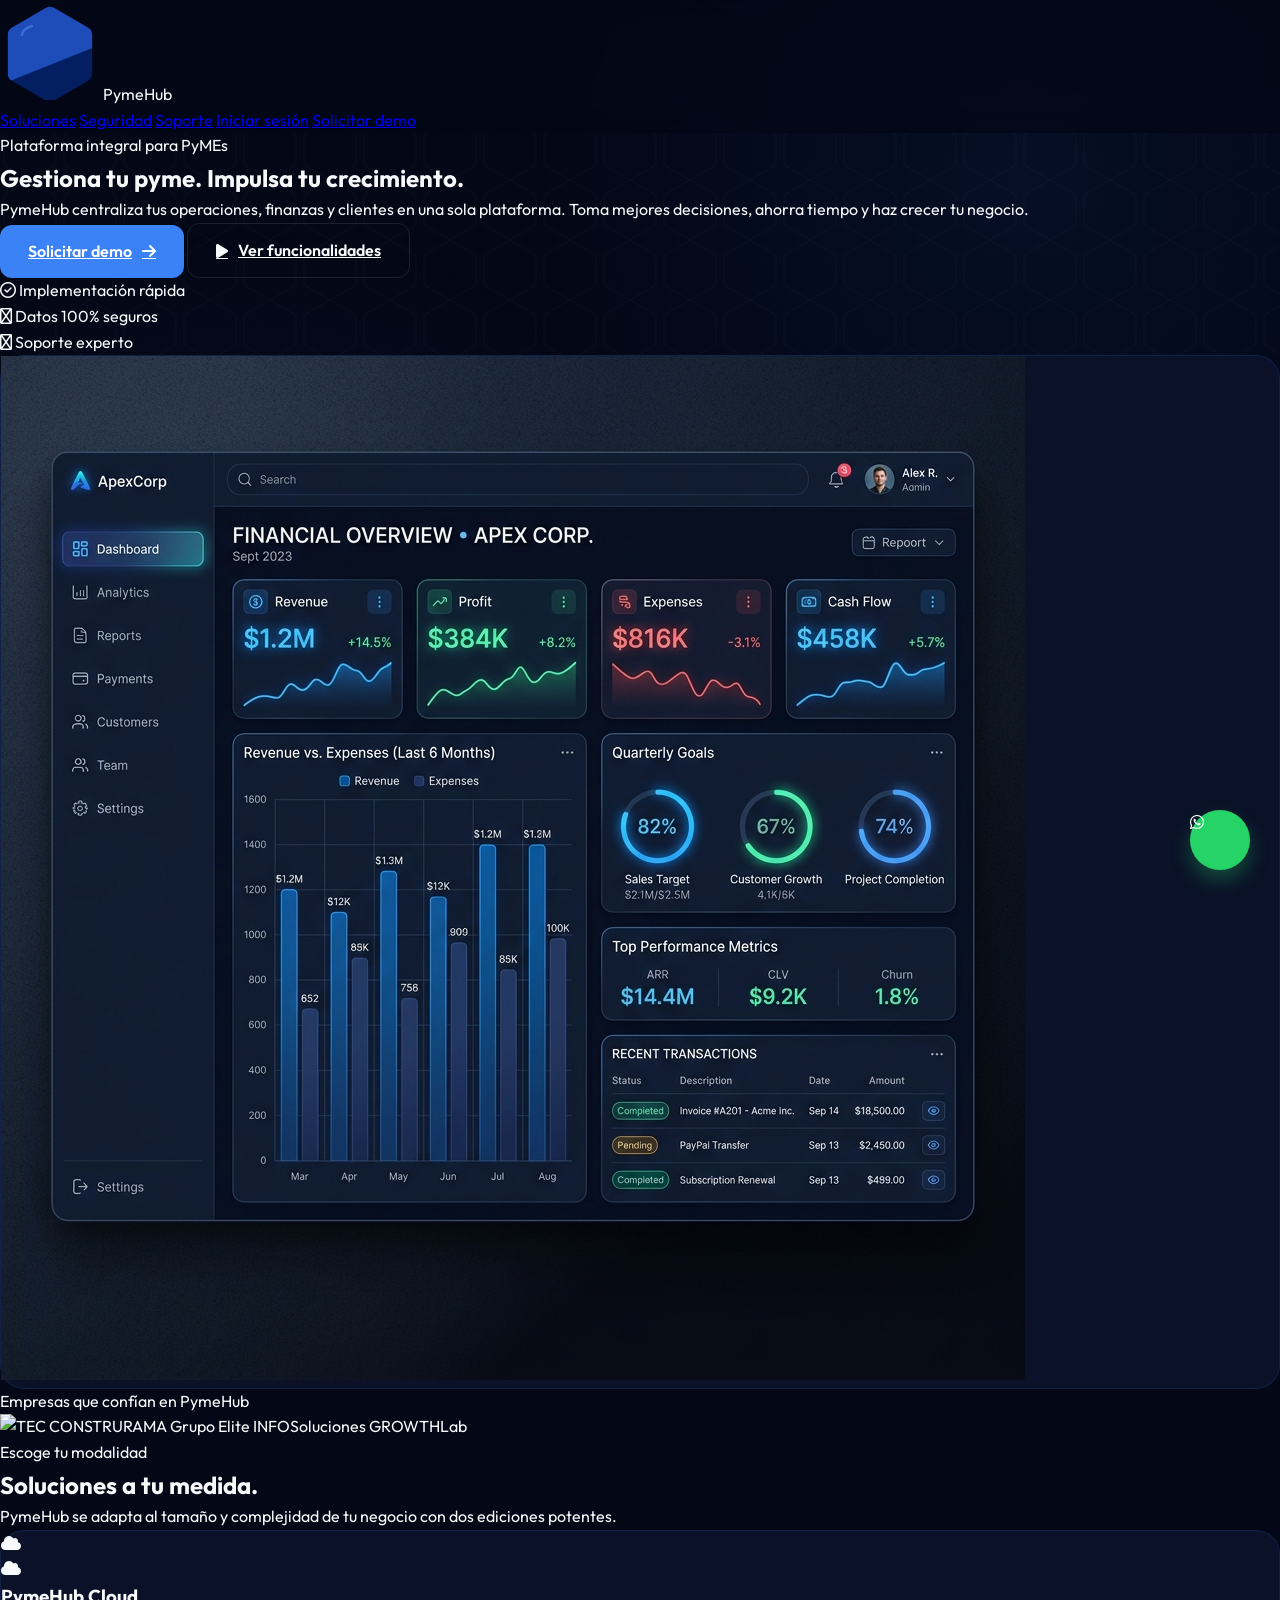
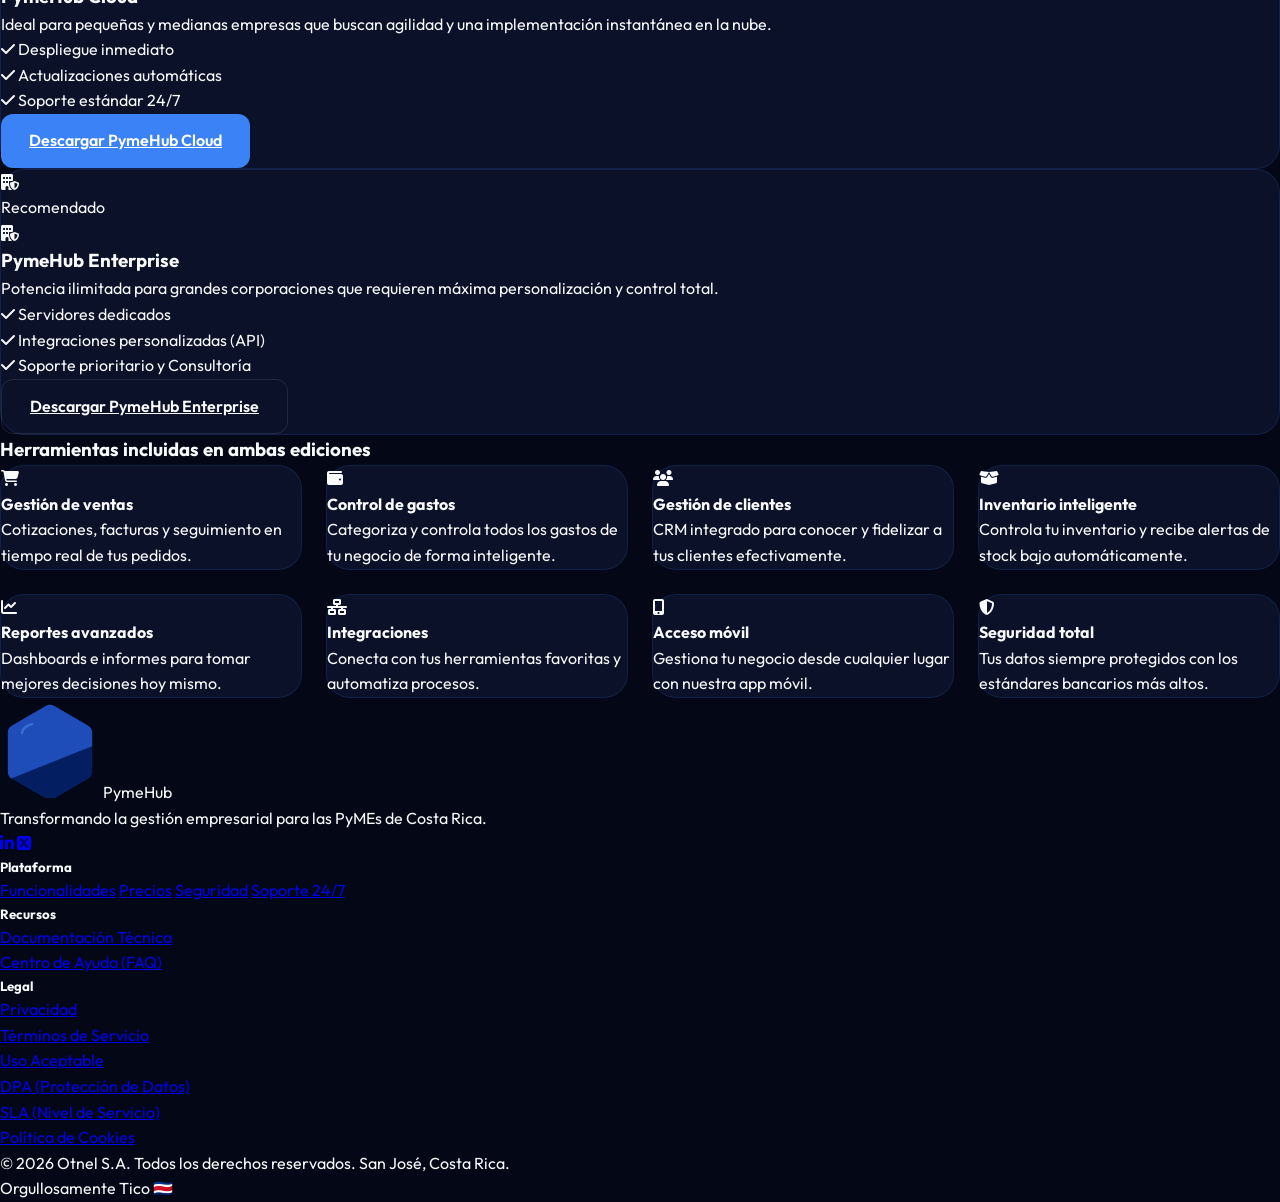
==== commit 0236a962: "Fix: Add missing anchor IDs, implement scroll margins for sticky header, and differentiate documenta" ====
--- a/index.html
+++ b/index.html
@@ -51,8 +51,8 @@
     </nav>
 
     <main>
-        <!-- Hero Section -->
-        <section class="pt-40 lg:pt-56 pb-24 overflow-hidden">
+        <!-- Solutions Section -->
+        <section id="soluciones" class="py-24 bg-white/2 relative overflow-hidden">
             <div class="max-w-7xl mx-auto px-6 flex flex-col lg:flex-row items-center gap-20">
                 <div class="lg:w-1/2 space-y-8" data-aos="fade-right">
                     <div class="inline-flex items-center gap-2 px-4 py-1.5 rounded-full bg-blue-500/10 text-blue-400 text-sm font-semibold border border-blue-500/20 uppercase tracking-widest">
@@ -110,7 +110,7 @@
             </div>
         </section>
 
-        <section id="soluciones" class="py-32">
+        <section id="soluciones" class="py-32 scroll-mt-24">
             <div class="max-w-7xl mx-auto px-6">
                 <div class="mb-20 space-y-4" data-aos="fade-up">
                     <p class="text-blue-500 font-bold uppercase tracking-widest text-sm">Escoge tu modalidad</p>
@@ -119,7 +119,7 @@
                 </div>
 
                 <!-- Edition Selection -->
-                <div class="grid md:grid-cols-2 gap-8 mb-24">
+                <div id="pricing" class="grid md:grid-cols-2 gap-8 mb-24 scroll-mt-32">
                     <!-- Cloud -->
                     <div class="card-premium p-10 bg-white/5 border-blue-500/20 relative overflow-hidden group">
                         <div class="absolute top-0 right-0 p-8 opacity-10 group-hover:opacity-20 transition-opacity">
@@ -269,8 +269,8 @@
             <div>
                 <h5 class="text-white font-bold mb-6">Recursos</h5>
                 <ul class="space-y-4 text-slate-400 text-sm">
-                    <li><a href="https://docs.pymeshub.lat" class="hover:text-blue-400 transition">Documentación</a></li>
-                    <li><a href="https://docs.pymeshub.lat" class="hover:text-blue-400 transition">Centro de Ayuda</a></li>
+                    <li><a href="https://docs.pymeshub.lat" class="hover:text-blue-400 transition">Documentación Técnica</a></li>
+                    <li><a href="https://docs.pymeshub.lat/#inbox" class="hover:text-blue-400 transition">Centro de Ayuda (FAQ)</a></li>
                 </ul>
             </div>
             <div>
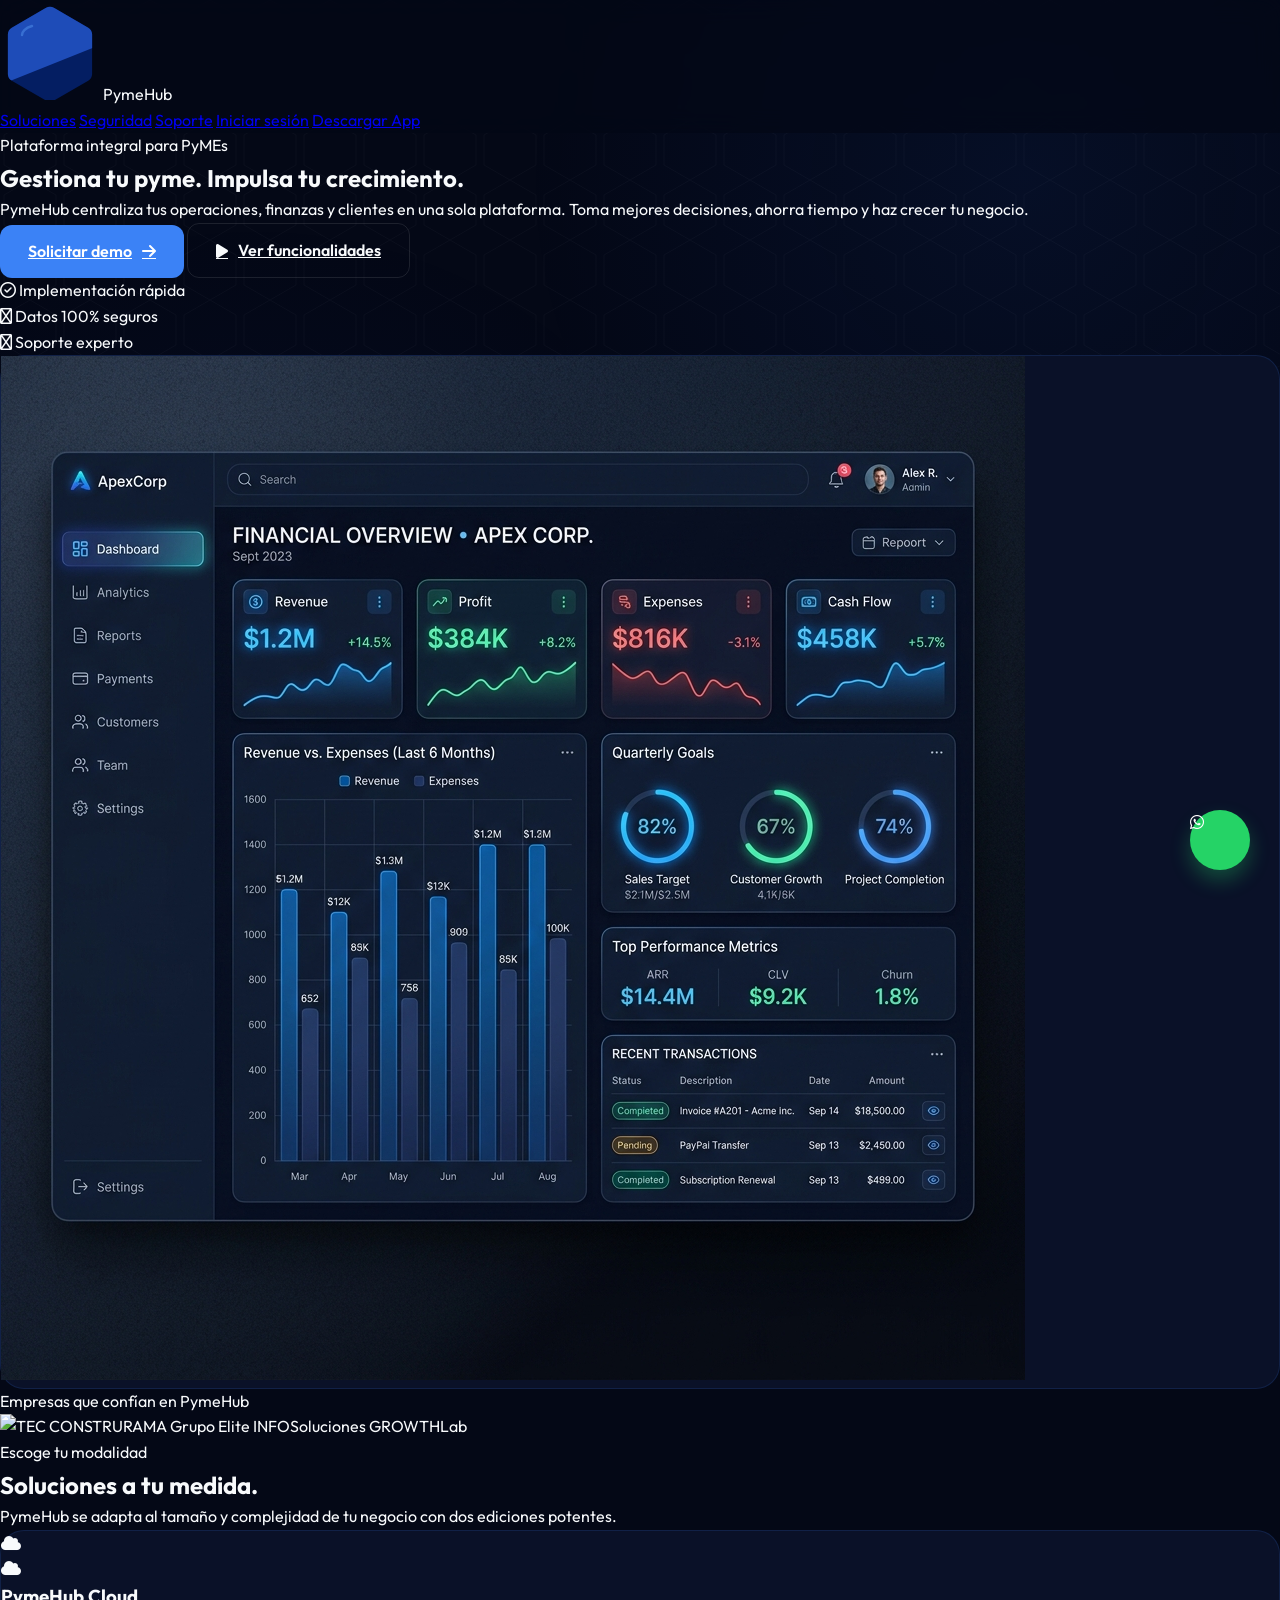
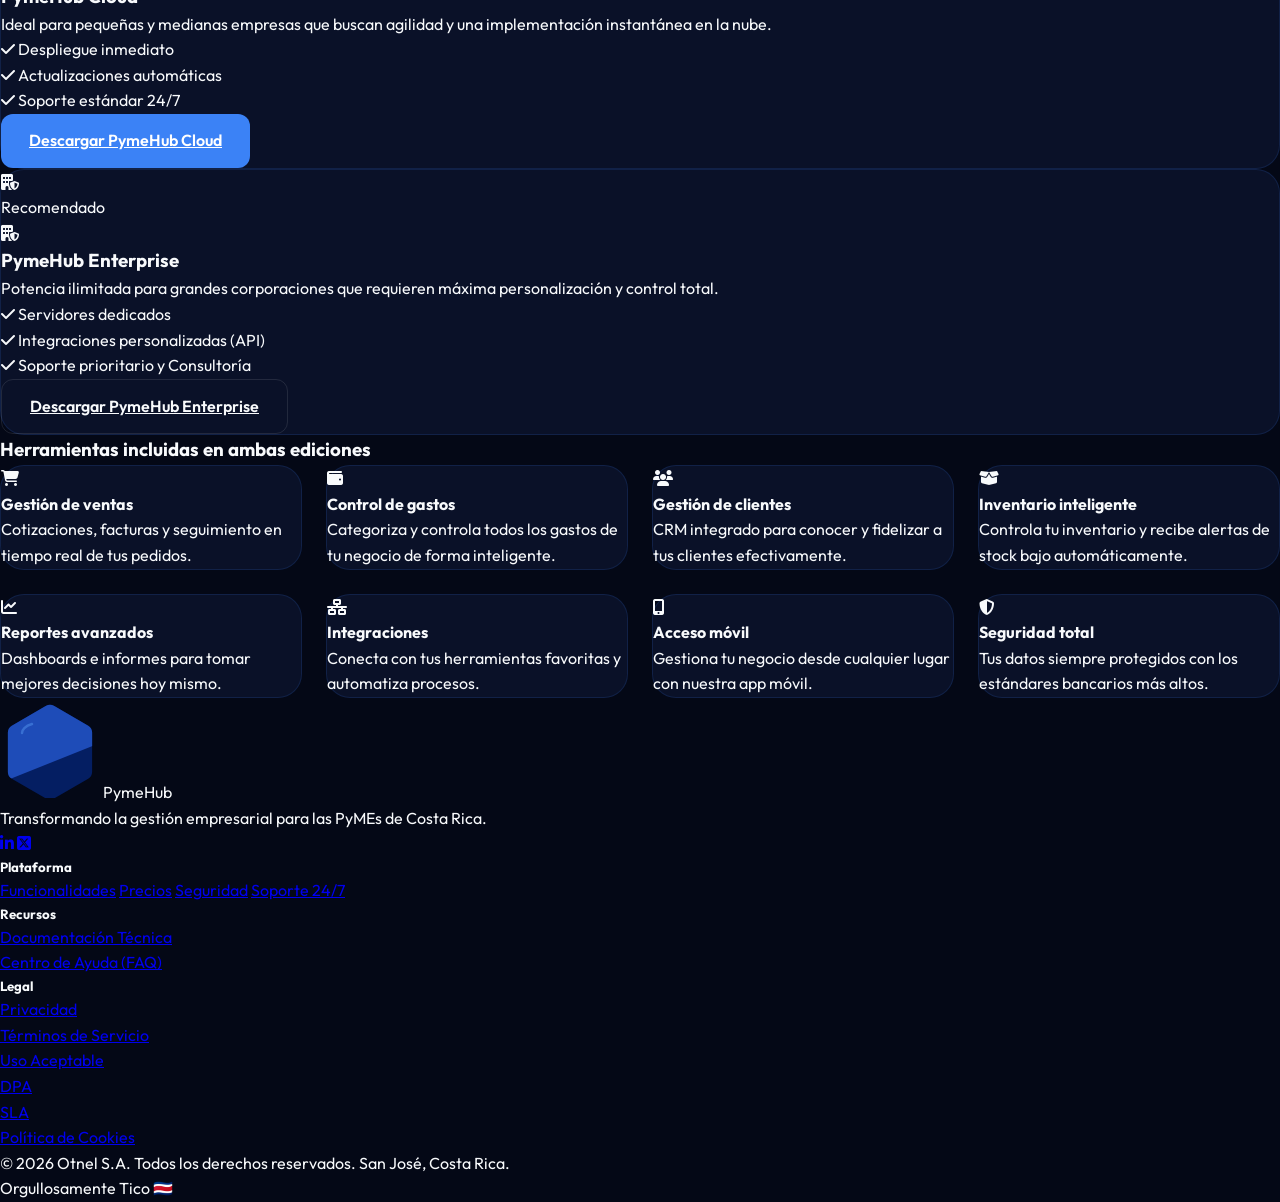
==== commit 2b05ca23: "UX: Complete refactor to environment-agnostic relative paths to fix broken links in local and dev en" ====
--- a/index.html
+++ b/index.html
@@ -39,13 +39,13 @@
             </div>
 
             <div class="hidden lg:flex items-center gap-8 font-medium text-slate-300">
-                <a href="https://pymeshub.lat/#soluciones" class="hover:text-blue-400 transition">Soluciones</a>
-                <a href="https://pymeshub.lat/seguridad.html" class="hover:text-blue-400 transition">Seguridad</a>
+                <a href="#soluciones" class="hover:text-blue-400 transition">Soluciones</a>
+                <a href="seguridad.html" class="hover:text-blue-400 transition">Seguridad</a>
                 <a href="https://wa.me/50612345678" target="_blank" class="hover:text-blue-400 transition">Soporte</a>
                 
                 <span class="h-6 w-px bg-white/10 mx-2"></span>
                 <a href="https://app.pymeshub.lat" class="hover:text-white transition">Iniciar sesión</a>
-                <a href="https://downloads.pymeshub.lat/Pymeshub%20Cloud_0.1.0_x64-setup.exe" class="bg-blue-600 text-white px-6 py-2.5 rounded-xl font-bold hover:bg-blue-500 transition">Solicitar demo</a>
+                <a href="https://downloads.pymeshub.lat/Pymeshub%20Cloud_0.1.0_x64-setup.exe" class="bg-blue-600 text-white px-6 py-2.5 rounded-xl font-bold hover:bg-blue-500 transition">Descargar App</a>
             </div>
         </div>
     </nav>
@@ -68,7 +68,7 @@
                         <a href="https://downloads.pymeshub.lat/Pymeshub%20Cloud_0.1.0_x64-setup.exe" class="btn-primary">
                             Solicitar demo <i class="fa-solid fa-arrow-right text-sm"></i>
                         </a>
-                        <a href="#" class="btn-outline">
+                        <a href="#soluciones" class="btn-outline">
                             <i class="fa-solid fa-play"></i> Ver funcionalidades
                         </a>
                     </div>
@@ -269,8 +269,8 @@
             <div>
                 <h5 class="text-white font-bold mb-6">Recursos</h5>
                 <ul class="space-y-4 text-slate-400 text-sm">
-                    <li><a href="https://docs.pymeshub.lat" class="hover:text-blue-400 transition">Documentación Técnica</a></li>
-                    <li><a href="https://docs.pymeshub.lat/#inbox" class="hover:text-blue-400 transition">Centro de Ayuda (FAQ)</a></li>
+                    <li><a href="docs/index.html" class="hover:text-blue-400 transition">Documentación Técnica</a></li>
+                    <li><a href="docs/index.html#inbox" class="hover:text-blue-400 transition">Centro de Ayuda (FAQ)</a></li>
                 </ul>
             </div>
             <div>
@@ -279,8 +279,8 @@
                     <li><a href="privacidad.html" class="hover:text-blue-400 transition">Privacidad</a></li>
                     <li><a href="terminos.html" class="hover:text-blue-400 transition">Términos de Servicio</a></li>
                     <li><a href="uso-aceptable.html" class="hover:text-blue-400 transition">Uso Aceptable</a></li>
-                    <li><a href="dpa.html" class="hover:text-blue-400 transition">DPA (Protección de Datos)</a></li>
-                    <li><a href="sla.html" class="hover:text-blue-400 transition">SLA (Nivel de Servicio)</a></li>
+                    <li><a href="dpa.html" class="hover:text-blue-400 transition">DPA</a></li>
+                    <li><a href="sla.html" class="hover:text-blue-400 transition">SLA</a></li>
                     <li><a href="cookies.html" class="hover:text-blue-400 transition">Política de Cookies</a></li>
                 </ul>
             </div>
